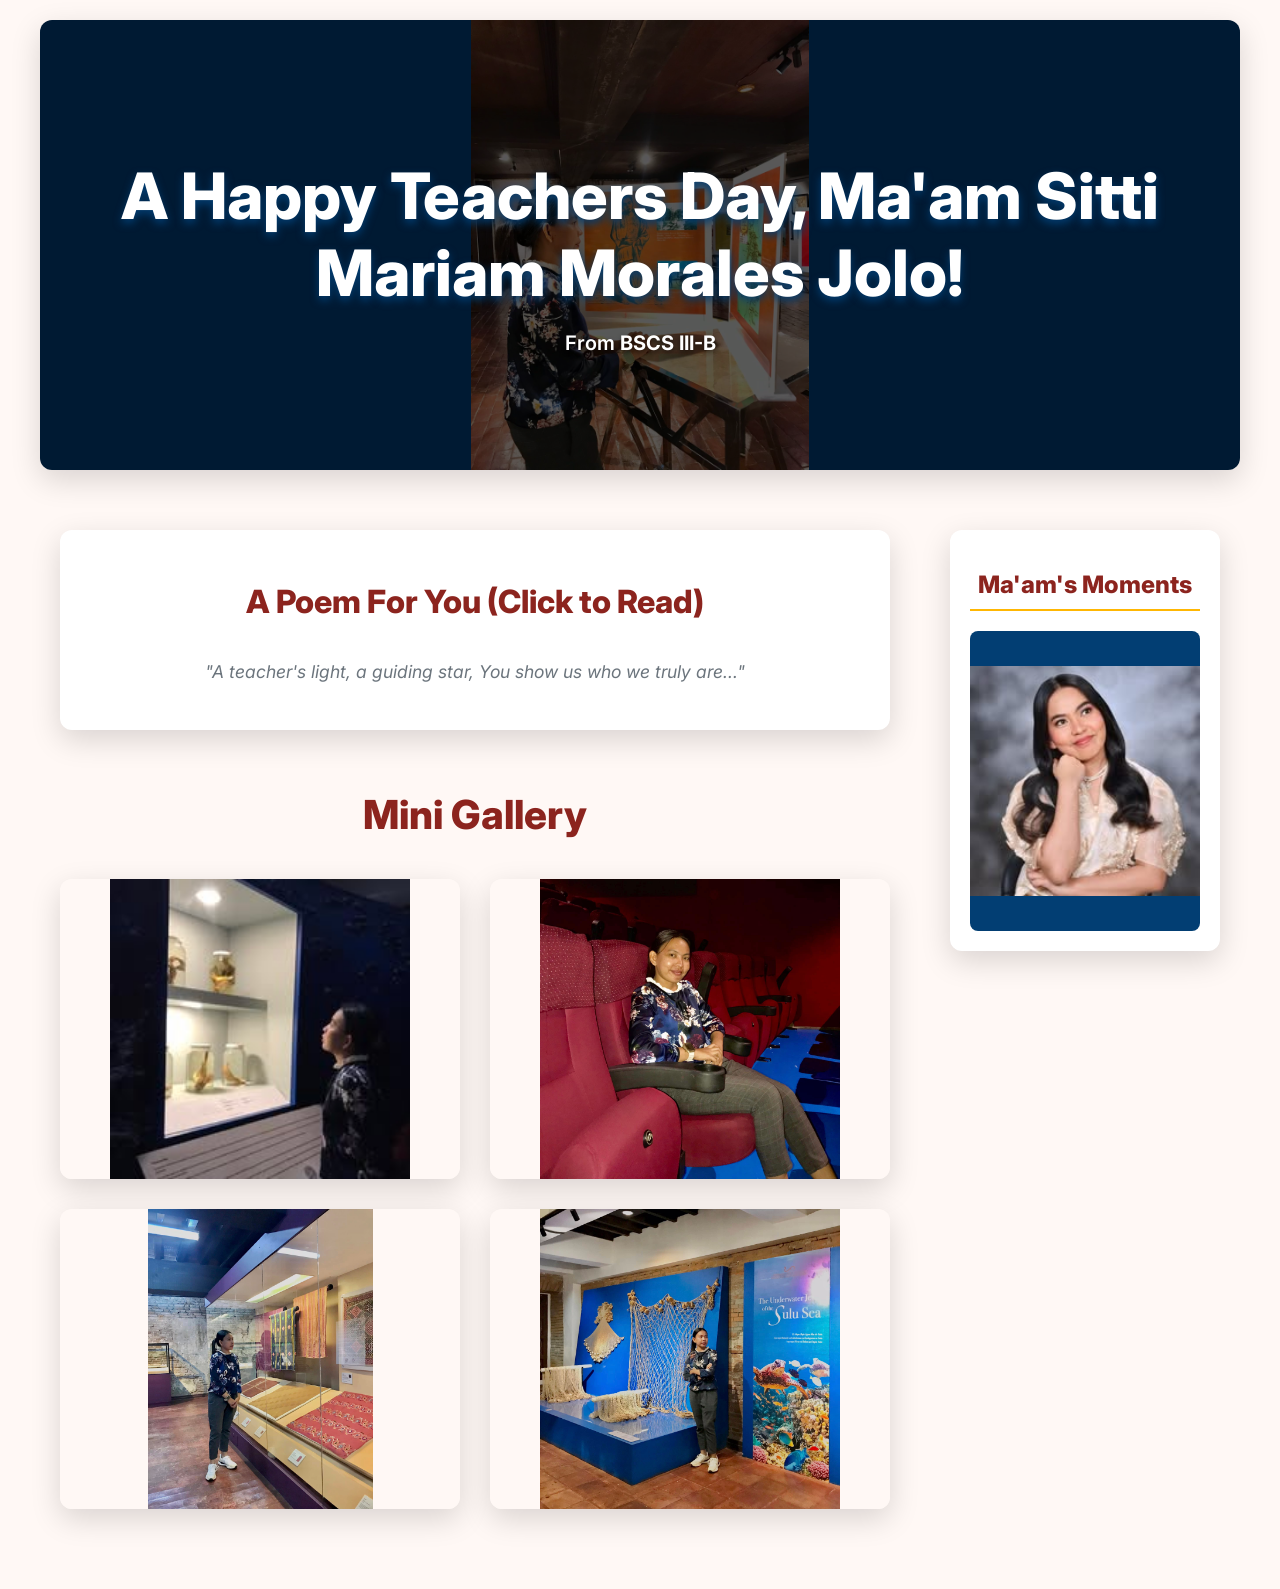
==== maamjo.html @ a632f702 "first commit" ====
<!DOCTYPE html>
<html lang="en">
<head>
    <meta charset="UTF-8">
    <meta name="viewport" content="width=device-width, initial-scale=1.0">
    <title> Ma'am Jolo</title>
    <link rel="stylesheet" href="design/css/style.css">
    <link href="https://unpkg.com/aos@2.3.1/dist/aos.css" rel="stylesheet">
</head>
<body>
    <div class="teacher-page">
        <header class="hero-header">
            <img src="asset/jolo/pic4.jpg" alt="A personalized banner" class="hero-image">
            <div class="hero-text">
                <h1>A Happy Teachers Day, Ma'am Sitti Mariam Morales Jolo!</h1>
                <p>From <b>BSCS III-B</b> </p>
            </div>
        </header>

        <main>
            <section class="poem-container" id="poemContainer" data-aos="fade-up">
                <h2>A Poem For You (Click to Read)</h2>
                <p class="poem-preview">
                    "A teacher's light, a guiding star,
                    You show us who we truly are..."
                </p>
            </section>

            <section class="gallery-container">
                <h2 data-aos="fade-up">Mini Gallery</h2>
                <div class="gallery-grid">
                    <div class="gallery-item" data-aos="fade-up" data-aos-delay="100">
                        <img src="asset/jolo/pic5.jpg" alt="Gallery image 1">
                        <div class="gallery-caption">
                            
                        </div>
                    </div>
                    <div class="gallery-item" data-aos="fade-up" data-aos-delay="200">
                        <img src="asset/jolo/pic2.jpg" alt="Gallery image 2">
                        <div class="gallery-caption">
                            
                        </div>
                    </div>
                    <div class="gallery-item" data-aos="fade-up" data-aos-delay="300">
                        <img src="asset/jolo/pic3.jpg" alt="Gallery image 3">
                        <div class="gallery-caption">
                            
                        </div>

                    </div>
                    <div class="gallery-item" data-aos="fade-up" data-aos-delay="400">
                        <img src="asset/jolo/pic6.jpg" alt="Gallery image 4">
                        <div class="gallery-caption">
                            
                        </div>
                   </div> 
                </div>
            </section>
        </main>

        <aside class="carousel-aside" data-aos="fade-left">
            <h2>Ma'am's Moments</h2>
            <div class="carousel-container">
                <img src="asset/jolo/pic1.jpg" alt="Ma'am Jolo Image 1" class="active">
                <img src="asset/jolo/pic2.jpg" alt="Ma'am Jolo Image 2">
                <img src="asset/jolo/pic3.jpg" alt="Ma'am Jolo Image 3">
            </div>
        </aside>

    </div>

    <div id="poemModal" class="modal">
        <div class="modal-content">
            <span class="modal-close">&times;</span>
            <div class="tulip-decor tulip-top-left"></div>
            <div class="tulip-decor tulip-bottom-right"></div>
            <h2>The Guiding Light</h2>
            <p id="fullPoem">
                In classrooms bright, a gentle grace,
                You light the path in every place.
                A compass true, a patient hand,
                The finest teacher in the land.

                Your lessons learned, not just of books,
                But kindness in your smiling looks.
                You see the strength, the dream untold,
                Turning hesitant hearts to bold.

                Like a phoenix rising, strong and clear,
                You banish doubt and quell all fear.
                With wisdom shared and spirit high,
                You teach us how to reach the sky.

                For all the seeds of thought you sow,
                The knowledge that you help us grow,
                A heartfelt thanks, a happy cheer,
                We wish you joy throughout the year!
            </p>
        </div>
    </div>


    <script src="https://unpkg.com/aos@2.3.1/dist/aos.js"></script>
    <script>
      // Initialize the AOS library
      AOS.init({
          duration: 800, // animation duration in milliseconds
          once: true,     // whether animation should happen only once - while scrolling down
      });

      // --- Poem Modal Logic ---
      const modal = document.getElementById("poemModal");
      const poemContainer = document.getElementById("poemContainer");
      const closeBtn = document.getElementsByClassName("modal-close")[0];

      // Open the modal when the poem container is clicked
      poemContainer.onclick = function() {
        modal.style.display = "block";
      }

      // Close the modal when the user clicks on (x)
      closeBtn.onclick = function() {
        modal.style.display = "none";
      }

      // Close the modal when the user clicks anywhere outside of the modal
      window.onclick = function(event) {
        if (event.target == modal) {
          modal.style.display = "none";
        }
      }

      // --- Carousel Logic ---
      let currentImageIndex = 0;
      const images = document.querySelectorAll('.carousel-container img');
      const totalImages = images.length;

      function showNextImage() {
        // Hide the current image
        images[currentImageIndex].classList.remove('active');

        // Calculate the next image index
        currentImageIndex = (currentImageIndex + 1) % totalImages;

        // Show the new image
        images[currentImageIndex].classList.add('active');
      }

      // Start the carousel (change image every 4 seconds)
      if (totalImages > 1) {
          setInterval(showNextImage, 4000);
      }
    </script>
</body>
</html>
---- design/css/style.css ----
/* Import a modern, professional font */
@import url('https://fonts.googleapis.com/css2?family=Inter:wght@400;600;700;800&display=swap');

/* --- PHOENIX COLOR PALETTE (Inspired by reds, golds, and deep blues) --- */
:root {
    --primary-color: #8c241e; /* Deep Phoenix Red */
    --secondary-color: #ffb703; /* Bright Gold/Orange */
    --accent-color: #023e73; /* Deep Navy Blue */
    --background-light: #fff8f5; /* Very light cream/peach */
    --text-dark: #1a1a1a;
    --text-light: #f8f9fa;
    --shadow: 0 10px 30px rgba(0, 0, 0, 0.15);
    --border-radius: 12px;
}

body {
    font-family: 'Inter', sans-serif;
    margin: 0;
    color: var(--text-dark);
    background-color: var(--background-light);
    -webkit-font-smoothing: antialiased;
    -moz-osx-font-smoothing: grayscale;
}

/* Base styles for h2, h1 for a bolder look */
h1, h2 {
    font-weight: 800;
}

/* --- Login Page Styles (Keeping them the same for contrast) --- */
/* (Assuming you have existing login styles in your full project CSS) */

.video-background {
    position: fixed;
    top: 0;
    left: 0;
    width: 100%;
    height: 100%;
    z-index: -1;
    overflow: hidden;
}

.video-background video {
    width: 100%;
    height: 100%;
    object-fit: cover;
    filter: blur(5px) brightness(0.6);
}

.login-container {
    display: flex;
    justify-content: center;
    align-items: center;
    height: 100vh;
    padding: 20px;
}

.login-form {
    background: rgba(255, 255, 255, 0.15);
    backdrop-filter: blur(20px);
    -webkit-backdrop-filter: blur(20px);
    padding: 40px;
    border-radius: var(--border-radius);
    box-shadow: var(--shadow);
    text-align: center;
    width: 100%;
    max-width: 400px;
    border: 1px solid rgba(255, 255, 255, 0.2);
}

.login-form h2, .login-form p {
    color: var(--text-light);
    text-shadow: 0 2px 4px rgba(0,0,0,0.5);
}

.login-form h2 {
    margin-bottom: 10px;
}

.login-form p {
    margin-bottom: 30px;
}

.input-group {
    position: relative;
    margin-bottom: 20px;
}

.login-form input {
    width: 100%;
    padding: 14px 20px;
    border: 1px solid transparent;
    border-radius: 8px;
    font-size: 16px;
    background-color: rgba(0,0,0,0.2);
    color: var(--text-light);
    box-sizing: border-box;
    transition: all 0.3s ease;
}

.login-form input::placeholder {
    color: rgba(255,255,255,0.7);
}

.login-form input:focus {
    outline: none;
    background-color: rgba(0,0,0,0.4);
    border-color: var(--secondary-color);
}

.login-form button {
    width: 100%;
    padding: 14px;
    border: none;
    border-radius: 8px;
    background-color: var(--secondary-color);
    color: white;
    font-size: 16px;
    font-weight: 600;
    cursor: pointer;
    transition: all 0.3s ease;
}

.login-form button:hover {
    background-color: #ff8c00; /* A slightly darker gold for hover */
    transform: translateY(-2px);
    box-shadow: 0 8px 15px rgba(0,0,0,0.2);
}

.error-message {
    color: #ffcdd2;
    margin-top: 15px;
    min-height: 20px;
    font-weight: 600;
}

/* --- Teacher Page Styles --- */
.teacher-page {
    max-width: 1200px; /* Increased max-width for more content space */
    margin: 0 auto;
    padding: 20px 0; /* Add top/bottom padding for separation */
    display: grid;
    grid-template-areas:
        "header header"
        "main carousel";
    grid-template-columns: 3fr 1fr; /* Main content is wider than carousel */
    gap: 40px;
}

.hero-header {
    grid-area: header;
    position: relative;
    width: 100%;
    height: 50vh; /* Slightly reduced hero height */
    display: flex;
    align-items: center;
    justify-content: center;
    text-align: center;
    color: white;
    margin-bottom: 20px;
    border-radius: var(--border-radius);
    overflow: hidden;
    box-shadow: var(--shadow);
}

.hero-image {
    position: absolute;
    top: 0;
    left: 0;
    width: 100%;
    height: 100%;
    /* MODIFIED: Use 'contain' to show the full picture and fill background with accent color */
    object-fit: contain;
    background-color: var(--accent-color);
    z-index: -1;
    filter: brightness(0.4) saturate(1.2); /* Deeper, richer image effect */
}

.hero-text h1 {
    font-size: clamp(2rem, 5vw, 4rem); /* Responsive font size */
    margin-bottom: 0.5rem;
    text-shadow: 0 4px 8px var(--accent-color);
}

.hero-text p {
    font-size: 1.25rem;
    font-weight: 600;
    text-shadow: 0 2px 4px rgba(0,0,0,0.5);
}

main {
    grid-area: main;
    padding: 0 20px;
}

/* --- Carousel/Aside Styles --- */
.carousel-aside {
    grid-area: carousel;
    padding: 20px;
    margin-right: 20px; /* Aligns with main content's padding */
    background: white;
    border-radius: var(--border-radius);
    box-shadow: var(--shadow);
    height: fit-content; /* Make the box only as tall as its content */
    position: sticky; /* Sticky on scroll */
    top: 40px; /* Position from the top */
}

.carousel-aside h2 {
    color: var(--primary-color);
    text-align: center;
    margin-bottom: 20px;
    border-bottom: 2px solid var(--secondary-color);
    padding-bottom: 10px;
}

.carousel-container {
    height: 300px; /* Fixed height for the carousel area */
    overflow: hidden;
    border-radius: 8px;
    position: relative;
}

.carousel-container img {
    width: 100%;
    height: 100%;
    /* MODIFIED: Use 'contain' to show the full picture and fill background with accent color */
    object-fit: contain;
    background-color: var(--accent-color);
    display: block;
    position: absolute;
    opacity: 0;
    transition: opacity 1s ease-in-out;
}

.carousel-container img.active {
    opacity: 1;
}


/* --- Poem Container & Modal Styles --- */
.poem-container {
    background: white;
    padding: 40px;
    border-radius: var(--border-radius);
    box-shadow: var(--shadow);
    margin: 0 auto 60px auto;
    max-width: 100%; /* Use full width of the grid area */
    line-height: 1.8;
    font-size: 1.1rem;
    cursor: pointer; /* Indicate it's clickable */
    transition: transform 0.3s ease, box-shadow 0.3s ease;
    border: 3px solid transparent;
}

.poem-container:hover {
    transform: translateY(-5px);
    box-shadow: 0 15px 40px rgba(0, 0, 0, 0.2);
    border-color: var(--secondary-color);
}

.poem-container h2 {
    margin-top: 0;
    color: var(--primary-color);
    text-align: center;
    margin-bottom: 25px;
    font-size: 2rem;
}

.poem-container p.poem-preview {
    font-style: italic;
    text-align: center;
    margin: 0;
    color: #6c757d;
}

/* Modal for the full poem */
.modal {
    display: none; /* Hidden by default */
    position: fixed;
    z-index: 1000;
    left: 0;
    top: 0;
    width: 100%;
    height: 100%;
    overflow: auto;
    background-color: rgba(0,0,0,0.6);
    backdrop-filter: blur(5px);
}

.modal-content {
    background-color: var(--background-light);
    margin: 10% auto;
    padding: 40px;
    border-radius: var(--border-radius);
    width: 80%;
    max-width: 600px;
    box-shadow: var(--shadow);
    position: relative;
    border: 5px solid var(--secondary-color);
    animation: fadeIn 0.5s;
}

@keyframes fadeIn {
    from {opacity: 0; transform: scale(0.9);}
    to {opacity: 1; transform: scale(1);}
}

.modal-content h2 {
    color: var(--primary-color);
    text-align: center;
    margin-top: 0;
    margin-bottom: 30px;
}

.modal-content p {
    white-space: pre-wrap; /* Preserve poem formatting */
    line-height: 1.7;
    font-size: 1.1rem;
    margin-bottom: 1.5rem;
}

.modal-close {
    color: var(--primary-color);
    float: right;
    font-size: 36px;
    font-weight: bold;
    line-height: 20px;
    cursor: pointer;
    transition: color 0.3s ease;
    position: absolute;
    top: 10px;
    right: 20px;
}

.modal-close:hover,
.modal-close:focus {
    color: var(--secondary-color);
    text-decoration: none;
    cursor: pointer;
}

/* Tulip Design for Modal */
.tulip-decor {
    position: absolute;
    width: 100px;
    height: 100px;
    opacity: 0.6;
    z-index: -1;
    pointer-events: none;
}
.tulip-top-left {
    top: -30px;
    left: -30px;
    background: url('https://i.imgur.com/Kx4J3vY.png') no-repeat center/contain; /* Placeholder Tulip Image */
    transform: rotate(30deg);
}
.tulip-bottom-right {
    bottom: -30px;
    right: -30px;
    background: url('https://i.imgur.com/Kx4J3vY.png') no-repeat center/contain; /* Placeholder Tulip Image */
    transform: rotate(210deg);
}


/* --- Gallery Styles --- */
.gallery-container {
    max-width: 100%;
    margin-bottom: 60px;
}

.gallery-container h2 {
    text-align: center;
    color: var(--primary-color);
    margin-bottom: 40px;
    font-size: 2.5rem;
}

.gallery-grid {
    display: grid;
    grid-template-columns: repeat(auto-fit, minmax(280px, 1fr));
    gap: 30px;
}

.gallery-item {
    position: relative;
    overflow: hidden;
    border-radius: var(--border-radius);
    box-shadow: var(--shadow);
    cursor: pointer;
    transition: transform 0.4s ease, box-shadow 0.4s ease;
}

.gallery-item:hover {
    box-shadow: 0 20px 50px rgba(0, 0, 0, 0.3);
}

.gallery-grid img {
    width: 100%;
    height: 300px; /* Fixed height for gallery images */
    /* MODIFIED: Use 'contain' to show the full picture and fill background with light color */
    object-fit: contain;
    background-color: var(--background-light);
    display: block;
    transition: transform 0.4s ease;
}

.gallery-caption {
    position: absolute;
    bottom: 0;
    left: 0;
    width: 100%;
    background: linear-gradient(to top, rgba(0,0,0,0.9), transparent);
    color: white;
    padding: 40px 20px 20px 20px;
    transform: translateY(100%);
    transition: transform 0.4s ease;
}

.gallery-caption h3 {
    margin: 0;
    font-size: 1.2rem;
}

.gallery-item:hover img {
    transform: scale(1.05); /* Less aggressive zoom */
}

.gallery-item:hover .gallery-caption {
    transform: translateY(0);
}

/* --- Responsive Design --- */

/* For Tablets and larger phones */
@media (max-width: 992px) {
    .teacher-page {
        grid-template-areas:
            "header"
            "carousel"
            "main";
        grid-template-columns: 1fr; /* Single column layout */
        gap: 20px;
    }

    .carousel-aside {
        margin: 0 20px;
        position: static; /* Remove sticky on mobile */
    }
}

/* For Mobile phones */
@media (max-width: 480px) {
    .login-form {
        padding: 30px;
    }
    .hero-header {
        height: 40vh;
    }
    .hero-text h1 {
        font-size: 2rem;
    }
    .poem-container {
        padding: 30px;
    }
    .gallery-grid {
        grid-template-columns: 1fr;
    }
    .modal-content {
        margin: 5% auto;
        width: 90%;
        padding: 20px;
    }
    .tulip-decor {
        width: 60px;
        height: 60px;
    }
    .tulip-top-left { top: -10px; left: -10px; }
    .tulip-bottom-right { bottom: -10px; right: -10px; }
}
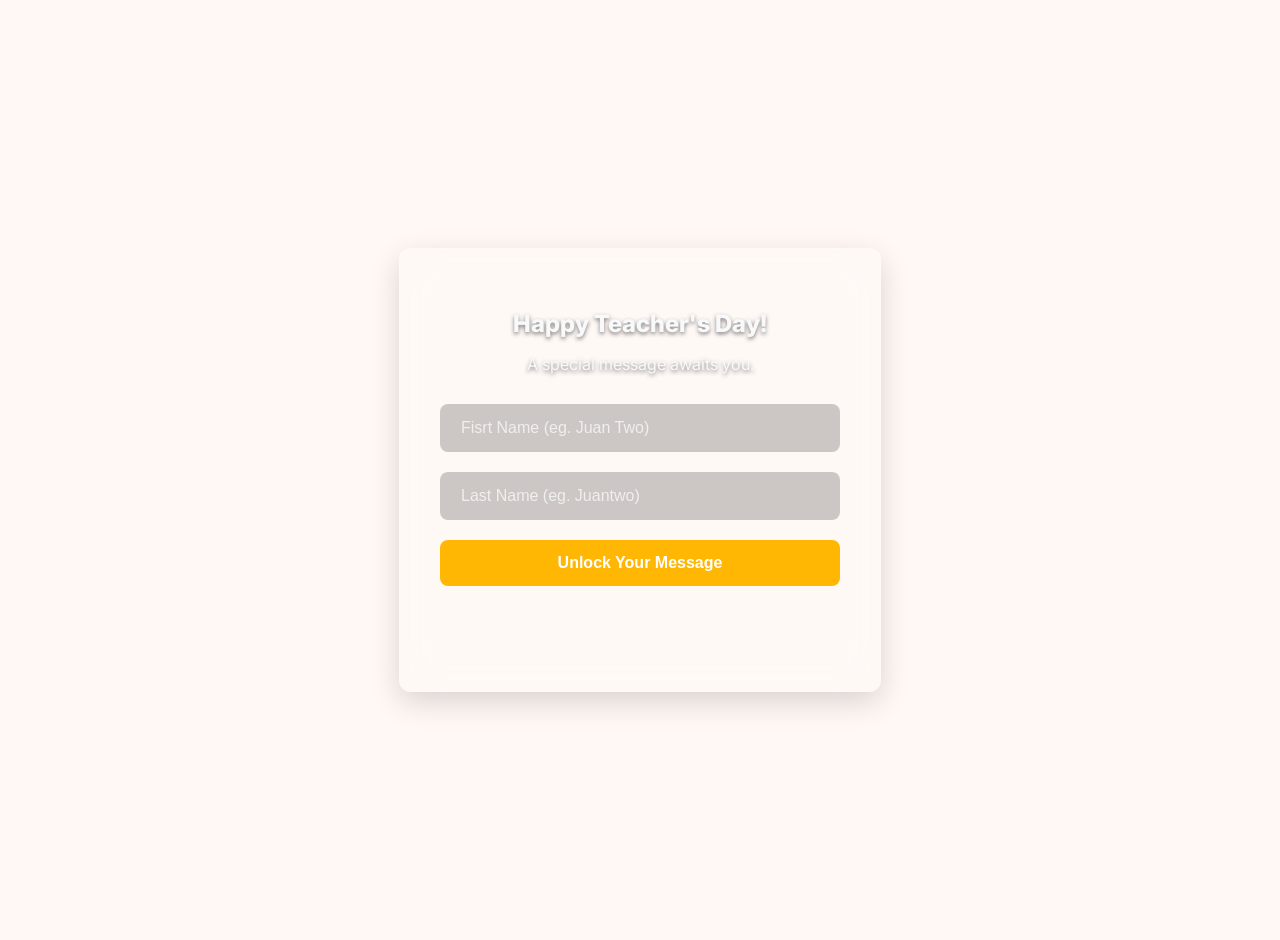
==== commit 57fc1398: "cannot redirect without login first" ====
--- a/maamjo.html
+++ b/maamjo.html
@@ -150,6 +150,11 @@
       if (totalImages > 1) {
           setInterval(showNextImage, 4000);
       }
+    // Check if the isLoggedIn flag is NOT set to 'true' in localStorage
+    if (localStorage.getItem('isLoggedIn') !== 'true') {
+        // Redirect back to the login page (index.html)
+        window.location.href = 'index.html'; 
+    }
     </script>
 </body>
 </html>
--- a/design/css/style.css
+++ b/design/css/style.css
@@ -138,7 +138,7 @@
 .teacher-page {
     max-width: 1200px; /* Increased max-width for more content space */
     margin: 0 auto;
-    padding: 20px 0; /* Add top/bottom padding for separation */
+    padding: 20px 0;
     display: grid;
     grid-template-areas:
         "header header"
@@ -169,9 +169,8 @@
     left: 0;
     width: 100%;
     height: 100%;
-    /* MODIFIED: Use 'contain' to show the full picture and fill background with accent color */
-    object-fit: contain;
-    background-color: var(--accent-color);
+    /* DEFAULT: Use 'cover' to fill the space on large screens */
+    object-fit: cover;
     z-index: -1;
     filter: brightness(0.4) saturate(1.2); /* Deeper, richer image effect */
 }
@@ -224,9 +223,8 @@
 .carousel-container img {
     width: 100%;
     height: 100%;
-    /* MODIFIED: Use 'contain' to show the full picture and fill background with accent color */
-    object-fit: contain;
-    background-color: var(--accent-color);
+    /* DEFAULT: Use 'cover' to fill the space on large screens */
+    object-fit: cover;
     display: block;
     position: absolute;
     opacity: 0;
@@ -398,9 +396,8 @@
 .gallery-grid img {
     width: 100%;
     height: 300px; /* Fixed height for gallery images */
-    /* MODIFIED: Use 'contain' to show the full picture and fill background with light color */
-    object-fit: contain;
-    background-color: var(--background-light);
+    /* DEFAULT: Use 'cover' to fill the space on large screens */
+    object-fit: cover;
     display: block;
     transition: transform 0.4s ease;
 }
@@ -449,7 +446,7 @@
     }
 }
 
-/* For Mobile phones */
+/* For Mobile phones: Apply 'contain' to show full picture when screen is very small */
 @media (max-width: 480px) {
     .login-form {
         padding: 30px;
@@ -466,6 +463,22 @@
     .gallery-grid {
         grid-template-columns: 1fr;
     }
+
+    /* ONLY for mobile, force images to contain/show the full picture */
+    .hero-image {
+        object-fit: contain;
+        /* Add background color to fill the bars around the image */
+        background-color: var(--accent-color);
+    }
+    .carousel-container img {
+        object-fit: contain;
+        background-color: var(--accent-color);
+    }
+    .gallery-grid img {
+        object-fit: contain;
+        background-color: var(--background-light);
+    }
+
     .modal-content {
         margin: 5% auto;
         width: 90%;
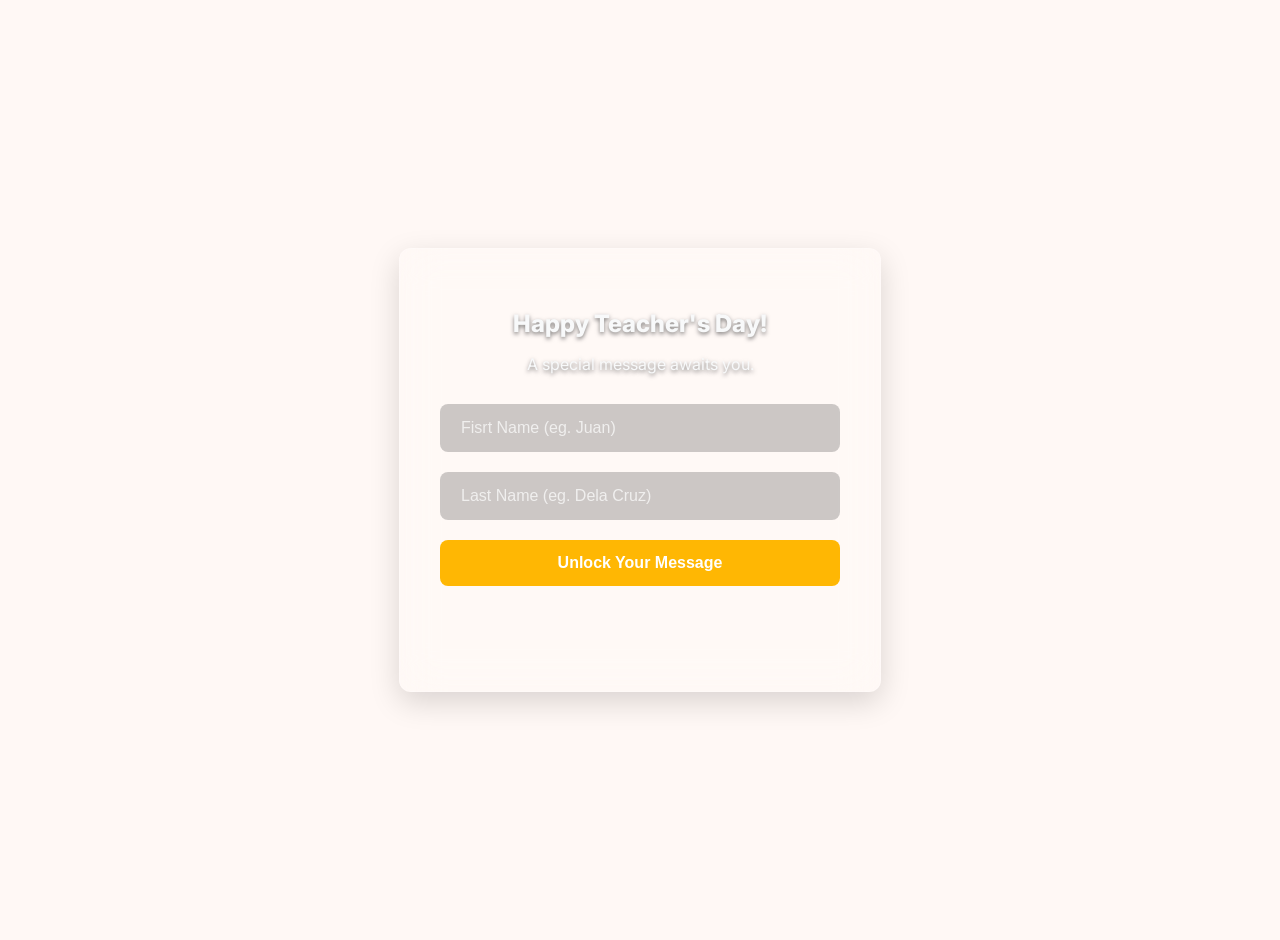
==== commit 810b57e2: "adding pictures and aranging structure" ====
--- a/maamjo.html
+++ b/maamjo.html
@@ -3,158 +3,127 @@
 <head>
     <meta charset="UTF-8">
     <meta name="viewport" content="width=device-width, initial-scale=1.0">
-    <title> Ma'am Jolo</title>
-    <link rel="stylesheet" href="design/css/style.css">
+    <title>Ma'am Sitti Mariam Jolo</title>
+    <link rel="icon" href="asset/cictt.png" type="image/png">
+    <link rel="stylesheet" href="design/css/stylej.css">
     <link href="https://unpkg.com/aos@2.3.1/dist/aos.css" rel="stylesheet">
+    <script src="https://cdn.lordicon.com/lordicon.js"></script>
 </head>
 <body>
-    <div class="teacher-page">
-        <header class="hero-header">
-            <img src="asset/jolo/pic4.jpg" alt="A personalized banner" class="hero-image">
+
+    <div class="content-wrapper">
+        <header class="hero-header" data-aos="fade-in">
             <div class="hero-text">
-                <h1>A Happy Teachers Day, Ma'am Sitti Mariam Morales Jolo!</h1>
-                <p>From <b>BSCS III-B</b> </p>
+                <h1>Happy Teacher's Day, Ma'am Sitti Mariam Morales Jolo!</h1>
+                <div class="icon-wrapper">
+                    <lord-icon
+                        src="https://cdn.lordicon.com/nsqneknp.json"
+                        trigger="loop"
+                        delay="1000"
+                        state="morph-code"
+                        colors="primary:#6c16c7,secondary:#4f1091,tertiary:#ffc738,quaternary:#8930e8,quinary:#e8b730,senary:#f24c00"
+                        style="width:150px;height:150px">
+                    </lord-icon>
+                </div>
+                <p>With love and gratitude from <b>BSCS III-B</b></p>
             </div>
         </header>
 
-        <main>
-            <section class="poem-container" id="poemContainer" data-aos="fade-up">
-                <h2>A Poem For You (Click to Read)</h2>
-                <p class="poem-preview">
-                    "A teacher's light, a guiding star,
-                    You show us who we truly are..."
-                </p>
-            </section>
+        <div class="main-layout">
+            <main>
+                <section class="poem-container" id="poemContainer" data-aos="fade-up">
+                    <h2>A Tribute to a Guiding Light</h2>
+                    <p class="poem-preview">Click to Read the Full Message</p>
+                </section>
 
-            <section class="gallery-container">
-                <h2 data-aos="fade-up">Mini Gallery</h2>
-                <div class="gallery-grid">
-                    <div class="gallery-item" data-aos="fade-up" data-aos-delay="100">
-                        <img src="asset/jolo/pic5.jpg" alt="Gallery image 1">
-                        <div class="gallery-caption">
-                            
+                <section class="video-player-container" data-aos="fade-up">
+                    <h2>A Walk Down Memory Lane</h2>
+                    <p>A collection of moments from our Web Development class.</p>
+                    <div class="video-wrapper">
+                         <video controls poster="asset/jolo/picg1.jpg" src="asset/jolo/v1.mp4">
+                            Your browser does not support the video tag.
+                        </video>
+                    </div>
+                </section>
+                <section class="gallery-container">
+                    <h2 data-aos="fade-up">Mini Gallery</h2>
+                    <div class="gallery-grid">
+                        <div class="gallery-item" data-aos="fade-up" data-aos-delay="100">
+                            <img src="asset/jolo/picg1.jpg" alt="Ma'am Jolo at an event">
+                        </div>
+                        <div class="gallery-item" data-aos="fade-up" data-aos-delay="200">
+                            <img src="asset/jolo/picg2.jpg" alt="Ma'am Jolo smiling">
+                        </div>
+                        <div class="gallery-item" data-aos="fade-up" data-aos-delay="300">
+                            <img src="asset/jolo/picg3.jpg" alt="Ma'am Jolo with students">
+                        </div>
+                        <div class="gallery-item" data-aos="fade-up" data-aos-delay="400">
+                            <img src="asset/jolo/picg1.jpg" alt="Ma'am Jolo in a classroom setting">
                         </div>
                     </div>
-                    <div class="gallery-item" data-aos="fade-up" data-aos-delay="200">
-                        <img src="asset/jolo/pic2.jpg" alt="Gallery image 2">
-                        <div class="gallery-caption">
-                            
-                        </div>
-                    </div>
-                    <div class="gallery-item" data-aos="fade-up" data-aos-delay="300">
-                        <img src="asset/jolo/pic3.jpg" alt="Gallery image 3">
-                        <div class="gallery-caption">
-                            
-                        </div>
+                </section>
+            </main>
 
-                    </div>
-                    <div class="gallery-item" data-aos="fade-up" data-aos-delay="400">
-                        <img src="asset/jolo/pic6.jpg" alt="Gallery image 4">
-                        <div class="gallery-caption">
-                            
-                        </div>
-                   </div> 
+            <aside class="carousel-aside" data-aos="fade-left">
+                <h2>Ma'am's Moments</h2>
+                <div class="carousel-container">
+                    <img src="asset/jolo/pic1.jpg" alt="Ma'am Jolo Image 1" class="active">
+                    <img src="asset/jolo/pic2.jpg" alt="Ma'am Jolo Image 2">
+                    <img src="asset/jolo/pic7.jpg" alt="Ma'am Jolo Image 3">
+                    <img src="asset/jolo/pic8.jpg" alt="Ma'am Jolo Image 4">
                 </div>
-            </section>
-        </main>
-
-        <aside class="carousel-aside" data-aos="fade-left">
-            <h2>Ma'am's Moments</h2>
-            <div class="carousel-container">
-                <img src="asset/jolo/pic1.jpg" alt="Ma'am Jolo Image 1" class="active">
-                <img src="asset/jolo/pic2.jpg" alt="Ma'am Jolo Image 2">
-                <img src="asset/jolo/pic3.jpg" alt="Ma'am Jolo Image 3">
-            </div>
-        </aside>
-
+            </aside>
+        </div>
     </div>
 
     <div id="poemModal" class="modal">
         <div class="modal-content">
             <span class="modal-close">&times;</span>
-            <div class="tulip-decor tulip-top-left"></div>
-            <div class="tulip-decor tulip-bottom-right"></div>
             <h2>The Guiding Light</h2>
-            <p id="fullPoem">
-                In classrooms bright, a gentle grace,
-                You light the path in every place.
-                A compass true, a patient hand,
-                The finest teacher in the land.
-
-                Your lessons learned, not just of books,
-                But kindness in your smiling looks.
-                You see the strength, the dream untold,
-                Turning hesitant hearts to bold.
-
-                Like a phoenix rising, strong and clear,
-                You banish doubt and quell all fear.
-                With wisdom shared and spirit high,
-                You teach us how to reach the sky.
-
-                For all the seeds of thought you sow,
-                The knowledge that you help us grow,
-                A heartfelt thanks, a happy cheer,
-                We wish you joy throughout the year!
-            </p>
+            <div id="fullPoem">
+                 <p>Happy Teacher’s Day, Ma’am Sitti Mariam M. Jolo! To our ever-grateful BSCS III-B family, we extend the warmest wishes on this special day!</p>
+                <p>Ma'am, even though we only had the chance to be your students during the second semester of our first year, your impact on us remains strong up to this day. It’s amazing how someone we’ve only had for a short time could leave such a deep and lasting mark in our hearts. Your patience, kindness, guidance, and constant support have truly meant so much to all of us.</p>
+                <h3>A Mentor Who Truly Cares</h3>
+                <p>From the start, you have always been one of those teachers who made us feel seen, valued, and cared for. You were not only an instructor but also like a guardian within the college always checking on us, supporting our activities, and cheering for our victories, big or small. Even after our class ended, you never stopped being there for us. You always find time to show your support for our set, and that means more than words can express.</p>
+                <p>Your dedication and concern go far beyond the boundaries of a classroom. You make sure that our college journey is as comfortable as possible, that we’re doing okay, and that we’re finding joy in the things we do. We can really feel that you genuinely care about your students not just as learners, but as people trying to find their way. That genuine connection is something we will never forget.</p>
+                <h3>More Than a Teacher</h3>
+                <p>In the web development program, your willingness to help us understand complex concepts has made a significant impact on our academic journey. Your passion for education and your ability to connect with your students is truly inspiring.</p>
+                <p>Beyond the academic, your dedication as a table tennis coach has helped players develop their skills and build confidence in the sport. You’re not just teaching code or a sport; you're shaping minds and characters.</p>
+                <p>We admire your kindness, your warmth, and your humility. You inspire us to be better not just academically, but personally. You’ve shown us how a simple act of encouragement can lift our spirits, and how a few caring words can make a tiring day lighter. That’s why we still look up to you with so much respect and gratitude.</p>
+                <h3>Thank You, Ma’am</h3>
+                <p>Thank you for being one of our constant supporters. Thank you for believing in our abilities, for guiding us even from afar, and for reminding us that there are teachers who truly care about their students’ journey, even when the subject ends. You are one of those rare mentors who leave a mark that time cannot fade.</p>
+                <p>We miss your warmth, your gentle way of teaching, and your inspiring words that always brighten our days. We are truly looking forward to the day when we’ll get to be in your class again.</p>
+                <p>On this special day, we want to celebrate you not just as a teacher, but as someone who has touched our hearts with kindness and care. May your days be filled with peace, love, and joy. You deserve all the appreciation and happiness in the world. We wish you good health, more blessings, and endless success in your teaching journey.</p>
+                <p>Thank you for your hard work, care, and love for all the students in the CICTT department. You are loved and appreciated more than you know.</p>
+                <p><b>With heartfelt gratitude and love,<br>Your BSCS III-B Family</b></p>
+            </div>
         </div>
     </div>
 
-
     <script src="https://unpkg.com/aos@2.3.1/dist/aos.js"></script>
     <script>
-      // Initialize the AOS library
-      AOS.init({
-          duration: 800, // animation duration in milliseconds
-          once: true,     // whether animation should happen only once - while scrolling down
-      });
-
-      // --- Poem Modal Logic ---
+      AOS.init({ duration: 800, once: true });
       const modal = document.getElementById("poemModal");
       const poemContainer = document.getElementById("poemContainer");
       const closeBtn = document.getElementsByClassName("modal-close")[0];
-
-      // Open the modal when the poem container is clicked
-      poemContainer.onclick = function() {
-        modal.style.display = "block";
-      }
-
-      // Close the modal when the user clicks on (x)
-      closeBtn.onclick = function() {
-        modal.style.display = "none";
-      }
-
-      // Close the modal when the user clicks anywhere outside of the modal
-      window.onclick = function(event) {
-        if (event.target == modal) {
-          modal.style.display = "none";
-        }
-      }
-
-      // --- Carousel Logic ---
+      poemContainer.onclick = function() { modal.style.display = "block"; }
+      closeBtn.onclick = function() { modal.style.display = "none"; }
+      window.onclick = function(event) { if (event.target == modal) { modal.style.display = "none"; } }
       let currentImageIndex = 0;
       const images = document.querySelectorAll('.carousel-container img');
       const totalImages = images.length;
-
       function showNextImage() {
-        // Hide the current image
-        images[currentImageIndex].classList.remove('active');
-
-        // Calculate the next image index
-        currentImageIndex = (currentImageIndex + 1) % totalImages;
-
-        // Show the new image
-        images[currentImageIndex].classList.add('active');
+        if (totalImages > 1) {
+          images[currentImageIndex].classList.remove('active');
+          currentImageIndex = (currentImageIndex + 1) % totalImages;
+          images[currentImageIndex].classList.add('active');
+        }
       }
-
-      // Start the carousel (change image every 4 seconds)
-      if (totalImages > 1) {
-          setInterval(showNextImage, 4000);
-      }
-    // Check if the isLoggedIn flag is NOT set to 'true' in localStorage
-    if (localStorage.getItem('isLoggedIn') !== 'true') {
-        // Redirect back to the login page (index.html)
-        window.location.href = 'index.html'; 
-    }
+      if (totalImages > 1) { setInterval(showNextImage, 4000); }
+        if (localStorage.getItem('isLoggedIn') !== 'true') {
+            // Redirect back to the login page (index.html)
+            window.location.href = 'index.html'; 
+        }
     </script>
 </body>
 </html>
--- a/design/css/stylej.css
+++ b/design/css/stylej.css
@@ -0,0 +1,396 @@
+/* Import a modern, professional font */
+@import url('https://fonts.googleapis.com/css2?family=Inter:wght@400;600;700;800&display=swap');
+
+/* --- MODERN & ELEGANT COLOR PALETTE --- */
+:root {
+    /* Changed color palette for a warmer, celebratory Teacher's Day theme */
+    --primary-color: #FFC300; /* Warm Gold/Yellow */
+    --secondary-color: #DA70D6; /* Orchid/Mauve Accent */
+    --background-panel: #2C0F2C; /* Deep Purple-Black panel background */
+    --background-body-start: #3A093A; /* Deep Purple/Violet gradient start */
+    --background-body-end: #1A051A;   /* Near Black gradient end */
+    --text-light: #f8f9fa;
+    --text-dark: #1a1a1a;
+    --shadow: 0 10px 30px rgba(0, 0, 0, 0.4); /* Stronger shadow */
+    --border-radius: 12px;
+    --border-color: rgba(255, 195, 0, 0.5); /* Primary color border */
+}
+
+/* --- BASE STYLES --- */
+body {
+    font-family: 'Inter', sans-serif;
+    margin: 0;
+    color: var(--text-light);
+    /* New dark gradient background for Teacher's Day */
+    background: linear-gradient(to bottom right, var(--background-body-start), var(--background-body-end));
+    background-attachment: fixed; /* Ensures gradient covers full height nicely */
+    -webkit-font-smoothing: antialiased;
+    -moz-osx-font-smoothing: grayscale;
+    /* Ensure font sizes scale nicely across devices */
+    font-size: 16px; /* Base font size */
+}
+
+h1, h2, h3 {
+    font-weight: 700;
+    line-height: 1.2; /* Better readability */
+}
+
+/* --- CONTENT WRAPPER & LAYOUT --- */
+.content-wrapper {
+    max-width: 1200px;
+    margin: 0 auto;
+    /* Use responsive padding (e.g., 5% horizontal padding on small screens) */
+    padding: 40px 20px;
+}
+
+.main-layout {
+    display: grid;
+    /* Adjusted grid for better tablet/desktop use */
+    grid-template-columns: minmax(300px, 2.5fr) minmax(200px, 1fr);
+    gap: 40px;
+}
+
+/* --- HERO HEADER (MODIFIED TO INCLUDE BACKGROUND IMAGE AND OVERLAY) --- */
+.hero-header {
+    /* Use viewport height for better scaling on different devices */
+    height: 55vh; 
+    min-height: 300px; /* Minimum height for small devices */
+    display: flex;
+    align-items: center;
+    justify-content: center;
+    text-align: center;
+    margin-bottom: 60px;
+    
+    /* ADD YOUR BACKGROUND IMAGE HERE */
+    background-image: linear-gradient(rgba(0,0,0,0.65), rgba(0,0,0,0.65)), url('../../asset/jolo/pic8.jpg'); 
+    
+    background-size: cover;
+    background-position: center;
+    background-repeat: no-repeat;
+    border-radius: var(--border-radius); 
+    box-shadow: var(--shadow); 
+    position: relative;
+}
+
+/* Blur effect applied *behind* the text for contrast */
+.hero-text {
+    position: relative; 
+    z-index: 2; 
+    /* Use responsive padding */
+    padding: clamp(20px, 5vw, 40px); 
+    border-radius: var(--border-radius); 
+    
+    /* ADDED BLUR EFFECT */
+    backdrop-filter: blur(5px); 
+    -webkit-backdrop-filter: blur(5px); 
+    
+    background-color: rgba(0, 0, 0, 0.3);
+}
+
+.hero-text h1 {
+    /* Use clamp for fluid font sizing */
+    font-size: clamp(2.2rem, 5vw, 4.5rem);
+    margin-bottom: 0.5rem; /* Reduced margin for the icon */
+    text-shadow: 0 4px 15px rgba(0,0,0,1); 
+    color: #fff;
+}
+
+/* --- NEW LORD ICON STYLING --- */
+.icon-wrapper {
+    margin: 10px auto 20px; /* Center and add vertical space */
+    display: flex;
+    justify-content: center;
+    align-items: center;
+    /* Ensure the icon scales based on viewport width */
+    width: clamp(80px, 15vw, 150px);
+    height: clamp(80px, 15vw, 150px);
+}
+
+.icon-wrapper lord-icon {
+    width: 100% !important;
+    height: 100% !important;
+}
+/* --- END LORD ICON STYLING --- */
+
+.hero-text p {
+    /* Use clamp for fluid font sizing */
+    font-size: clamp(1rem, 2vw, 1.4rem);
+    font-weight: 400;
+    color: rgba(255, 255, 255, 0.9);
+    margin-top: 0.5rem; /* Adjusted margin */
+}
+
+/* --- SHARED PANEL STYLES (SOLID BACKGROUND) --- */
+.poem-container,
+.carousel-aside,
+.gallery-item,
+.video-player-container { 
+    background-color: var(--background-panel);
+    border-radius: var(--border-radius);
+    box-shadow: var(--shadow);
+    border: 1px solid var(--border-color);
+    /* Reduced bottom margin slightly, adjusted in media queries */
+    margin-bottom: 30px; 
+}
+
+main {
+    grid-column: 1 / 2;
+}
+
+/* --- POEM CONTAINER --- */
+.poem-container {
+    /* Use responsive padding */
+    padding: clamp(20px, 4vw, 40px);
+    text-align: center;
+    cursor: pointer;
+    transition: transform 0.3s ease, box-shadow 0.3s ease;
+}
+
+.poem-container:hover {
+    transform: translateY(-8px);
+    box-shadow: 0 15px 40px rgba(0, 0, 0, 0.4);
+}
+
+.poem-container h2 {
+    color: var(--primary-color);
+    font-size: clamp(1.5rem, 3vw, 2.2rem); /* Fluid font size */
+    margin-top: 0;
+}
+
+.poem-container p.poem-preview {
+    font-style: italic;
+    color: rgba(248, 249, 250, 0.7);
+}
+
+/* --- NEW VIDEO PLAYER STYLES --- */
+.video-player-container {
+    /* Use responsive padding */
+    padding: clamp(20px, 4vw, 40px);
+    text-align: center;
+}
+.video-player-container h2 {
+    color: var(--primary-color);
+    font-size: clamp(1.5rem, 3vw, 2.2rem); /* Fluid font size */
+    margin-top: 0;
+}
+.video-player-container p {
+    margin-bottom: 30px;
+    color: rgba(248, 249, 250, 0.7);
+}
+
+/* Video Aspect Ratio Wrapper (16:9) */
+.video-wrapper {
+    position: relative;
+    width: 100%;
+    padding-bottom: 56.25%; 
+    height: 0;
+    overflow: hidden;
+    border-radius: 8px; 
+    border: 1px solid var(--border-color);
+    box-shadow: 0 5px 15px rgba(0, 0, 0, 0.5); 
+}
+
+.video-wrapper video {
+    position: absolute;
+    top: 0;
+    left: 0;
+    width: 100%;
+    height: 100%;
+    max-width: none; 
+    object-fit: cover; 
+    border: none; 
+}
+
+/* --- GALLERY --- */
+.gallery-container {
+    margin-top: 60px; 
+}
+.gallery-container h2 {
+    text-align: center;
+    color: var(--primary-color);
+    margin-bottom: 40px;
+    font-size: clamp(1.8rem, 4vw, 2.8rem); /* Fluid font size */
+}
+.gallery-grid {
+    display: grid;
+    /* Ensured images scale down nicely on small screens */
+    grid-template-columns: repeat(auto-fit, minmax(180px, 1fr)); 
+    gap: clamp(15px, 4vw, 30px); /* Responsive gap */
+}
+.gallery-item {
+    overflow: hidden;
+    transition: transform 0.4s ease;
+    margin-bottom: 0; 
+}
+.gallery-item:hover {
+    transform: scale(1.03);
+}
+.gallery-grid img {
+    width: 100%;
+    /* Made height more flexible while maintaining a good look on desktop */
+    height: clamp(200px, 40vw, 300px); 
+    object-fit: cover;
+    display: block;
+}
+
+/* --- ASIDE & CAROUSEL --- */
+.carousel-aside {
+    grid-column: 2 / 3;
+    /* Use responsive padding */
+    padding: clamp(20px, 3vw, 25px);
+    height: fit-content;
+    position: sticky;
+    top: 40px;
+    margin-bottom: 0;
+}
+.carousel-aside h2 {
+    color: var(--primary-color);
+    text-align: center;
+    margin-bottom: 20px;
+    padding-bottom: 10px;
+    border-bottom: 1px solid var(--border-color);
+    font-size: clamp(1.5rem, 3vw, 2.2rem); /* Fluid font size */
+}
+.carousel-container {
+    /* Use a responsive height/aspect ratio for the carousel */
+    height: clamp(250px, 45vh, 400px);
+    overflow: hidden;
+    border-radius: 8px;
+    position: relative;
+}
+.carousel-container img {
+    width: 100%;
+    height: 100%;
+    object-fit: cover;
+    position: absolute;
+    opacity: 0;
+    transition: opacity 1s ease-in-out;
+}
+.carousel-container img.active {
+    opacity: 1;
+}
+
+/* --- MODAL STYLES --- */
+.modal {
+    display: none;
+    position: fixed;
+    z-index: 1000;
+    left: 0;
+    top: 0;
+    width: 100%;
+    height: 100%;
+    background-color: rgba(0,0,0,0.7);
+    backdrop-filter: blur(8px);
+    overflow-y: auto;
+}
+.modal-content {
+    background-color: #212529;
+    color: var(--text-light);
+    margin: 5% auto;
+    /* Use responsive padding */
+    padding: clamp(20px, 5vw, 40px);
+    border-radius: var(--border-radius);
+    width: 90%;
+    max-width: 700px;
+    box-shadow: var(--shadow);
+    border: 1px solid var(--border-color);
+    position: relative;
+    animation: fadeIn 0.5s;
+}
+@keyframes fadeIn {
+    from { opacity: 0; transform: translateY(-20px); }
+    to { opacity: 1; transform: translateY(0); }
+}
+.modal-content h2, .modal-content h3 { color: var(--primary-color); text-align: center; }
+.modal-content h3 { margin-top: 2em; }
+#fullPoem { line-height: 1.8; font-size: clamp(1rem, 2vw, 1.15rem); text-align: justify; }
+#fullPoem p { margin-bottom: 1.5em; }
+.modal-close {
+    color: #fff;
+    position: absolute;
+    top: 15px;
+    right: 25px;
+    font-size: 36px;
+    font-weight: bold;
+    cursor: pointer;
+    transition: color 0.3s ease, transform 0.3s ease;
+}
+.modal-close:hover { color: var(--primary-color); transform: scale(1.1); }
+
+/* --- RESPONSIVE DESIGN (Refined) --- */
+
+/* Tablet/Large Mobile (Max width 992px) */
+@media (max-width: 992px) {
+    /* Stack the main content and aside vertically */
+    .main-layout { 
+        grid-template-columns: 1fr; 
+        gap: 30px;
+    }
+    /* Aside element should no longer be sticky */
+    .carousel-aside { 
+        position: static; 
+        /* Add some margin when it's stacked */
+        margin-bottom: 30px; 
+    }
+    .content-wrapper {
+        padding: 30px 20px;
+    }
+    .hero-header {
+        height: 40vh;
+        margin-bottom: 40px;
+    }
+    /* Icon size slightly smaller on tablets */
+    .icon-wrapper {
+        width: clamp(100px, 12vw, 130px);
+        height: clamp(100px, 12vw, 130px);
+    }
+}
+
+/* Mobile (Max width 600px - Adjusted from 480px for better intermediate mobile support) */
+@media (max-width: 600px) {
+    body {
+        font-size: 14px; /* Slightly smaller base font on tiny screens */
+    }
+    .content-wrapper {
+        padding: 20px 15px; /* Tighter padding on very small screens */
+    }
+    .hero-header { 
+        height: 35vh; 
+        min-height: 250px;
+        margin-bottom: 30px;
+    }
+    
+    /* Icon size further reduced on small phones */
+    .icon-wrapper {
+        width: 80px;
+        height: 80px;
+        margin: 5px auto 15px;
+    }
+    
+    /* General panel spacing reduction */
+    .poem-container, .video-player-container, .carousel-aside { 
+        margin-bottom: 20px; 
+    }
+    
+    .gallery-container {
+        margin-top: 40px;
+    }
+    
+    /* Ensure the gallery items remain readable on small screens */
+    .gallery-grid {
+        grid-template-columns: repeat(auto-fit, minmax(140px, 1fr)); 
+        gap: 15px;
+    }
+
+    /* Modal size adjustment for small screens */
+    .modal-content { 
+        margin: 10% auto;
+        padding: 20px;
+    }
+    
+    .modal-close {
+        font-size: 30px;
+        top: 10px;
+        right: 20px;
+    }
+}
